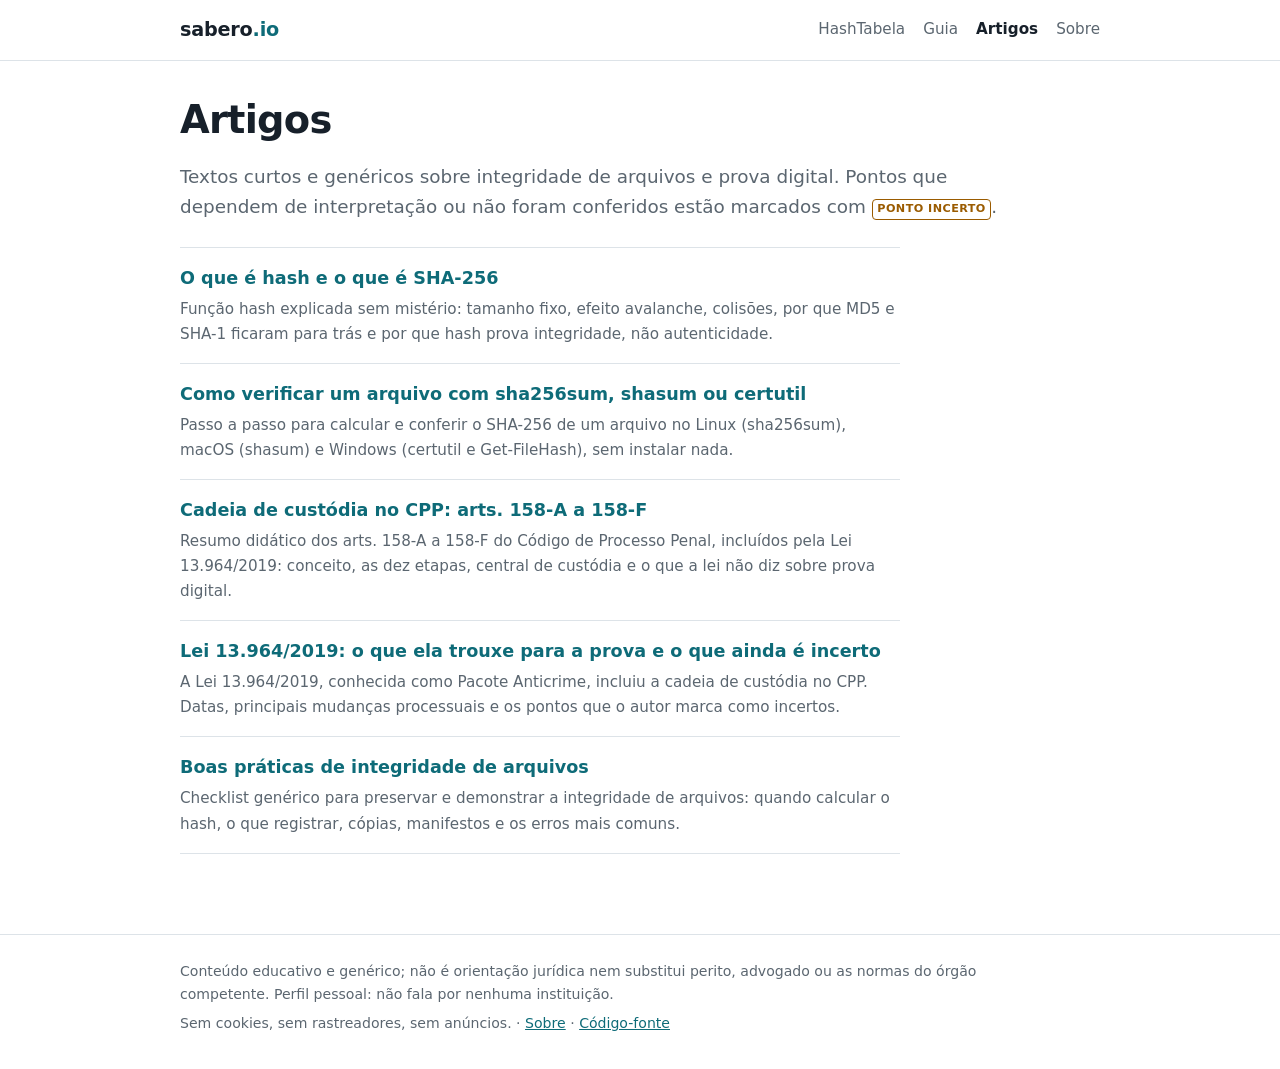
==== artigos/index.html @ c1702965 "Monta hub sabero.io e move a HashTabela para /hash/ - Home com proposta e links; HashTabela em /hash" ====
<!DOCTYPE html>
<html lang="pt-BR">
<head>
<meta charset="utf-8">
<meta name="viewport" content="width=device-width, initial-scale=1">
<title>Artigos · sabero.io</title>
<meta name="description" content="Artigos curtos e didáticos sobre hash, SHA-256, verificação de arquivos, cadeia de custódia no CPP e boas práticas de integridade.">
<meta name="author" content="Fernando Menolli Neto">
<link rel="canonical" href="https://sabero.io/artigos/">
<meta property="og:site_name" content="sabero.io">
<meta property="og:locale" content="pt_BR">
<meta property="og:type" content="website">
<meta property="og:title" content="Artigos">
<meta property="og:description" content="Artigos curtos e didáticos sobre hash, SHA-256, verificação de arquivos, cadeia de custódia no CPP e boas práticas de integridade.">
<meta property="og:url" content="https://sabero.io/artigos/">
<meta property="og:image" content="https://sabero.io/assets/og.png">
<meta property="og:image:width" content="1200">
<meta property="og:image:height" content="630">
<meta property="og:image:alt" content="sabero.io: integridade de arquivos e prova digital">
<meta name="twitter:card" content="summary_large_image">
<meta name="referrer" content="strict-origin-when-cross-origin">
<link rel="icon" href="/favicon.svg" type="image/svg+xml">
<link rel="stylesheet" href="/assets/style.css">
</head>
<body>
<header class="top"><div class="wrap">
<a class="brand" href="/">sabero<span>.io</span></a>
<nav aria-label="Principal"><a href="/hash/">HashTabela</a><a href="/guia/">Guia</a><a href="/artigos/" aria-current="page">Artigos</a><a href="/sobre/">Sobre</a></nav>
</div></header>
<main class="wrap">
<h1>Artigos</h1>
<p class="lead">Textos curtos e genéricos sobre integridade de arquivos e prova digital. Pontos que dependem de interpretação ou não foram conferidos estão marcados com <span class="unc">PONTO INCERTO</span>.</p>
<ul class="list"><li><a href="/artigos/o-que-e-hash-sha-256/"><strong>O que é hash e o que é SHA-256</strong></a><span>Função hash explicada sem mistério: tamanho fixo, efeito avalanche, colisões, por que MD5 e SHA-1 ficaram para trás e por que hash prova integridade, não autenticidade.</span></li><li><a href="/artigos/como-verificar-sha256sum-certutil/"><strong>Como verificar um arquivo com sha256sum, shasum ou certutil</strong></a><span>Passo a passo para calcular e conferir o SHA-256 de um arquivo no Linux (sha256sum), macOS (shasum) e Windows (certutil e Get-FileHash), sem instalar nada.</span></li><li><a href="/artigos/cadeia-de-custodia-cpp-158-a-158-f/"><strong>Cadeia de custódia no CPP: arts. 158-A a 158-F</strong></a><span>Resumo didático dos arts. 158-A a 158-F do Código de Processo Penal, incluídos pela Lei 13.964/2019: conceito, as dez etapas, central de custódia e o que a lei não diz sobre prova digital.</span></li><li><a href="/artigos/lei-13964-2019-cadeia-de-custodia/"><strong>Lei 13.964/2019: o que ela trouxe para a prova e o que ainda é incerto</strong></a><span>A Lei 13.964/2019, conhecida como Pacote Anticrime, incluiu a cadeia de custódia no CPP. Datas, principais mudanças processuais e os pontos que o autor marca como incertos.</span></li><li><a href="/artigos/boas-praticas-integridade-de-arquivos/"><strong>Boas práticas de integridade de arquivos</strong></a><span>Checklist genérico para preservar e demonstrar a integridade de arquivos: quando calcular o hash, o que registrar, cópias, manifestos e os erros mais comuns.</span></li></ul>
</main>
<footer class="foot"><div class="wrap">
<p>Conteúdo educativo e genérico; não é orientação jurídica nem substitui perito, advogado ou as normas do órgão competente. Perfil pessoal: não fala por nenhuma instituição.</p>
<p>Sem cookies, sem rastreadores, sem anúncios. · <a href="/sobre/">Sobre</a> · <a href="https://github.com/fernandomenolli/hashtabela">Código-fonte</a></p>
</div></footer>
</body>
</html>
---- assets/style.css ----
:root{--fg:#17202a;--muted:#5b6670;--bd:#dde3e8;--bg:#fff;--soft:#f4f7f8;--acc:#0e6b78;--acc2:#0a4f59;--warn:#9a5b00;--code:#0f1b22;--codefg:#e6edf3}
@media (prefers-color-scheme:dark){:root{--fg:#e6edf3;--muted:#9aa7b2;--bd:#2a353d;--bg:#0f161b;--soft:#162027;--acc:#4fb3c0;--acc2:#7cd0db;--warn:#e0a84a;--code:#0a1014}}
*{box-sizing:border-box}
html{-webkit-text-size-adjust:100%}
body{margin:0;font:17px/1.65 system-ui,-apple-system,"Segoe UI",Roboto,"Helvetica Neue",sans-serif;color:var(--fg);background:var(--bg)}
.wrap{max-width:960px;margin:0 auto;padding:0 20px}
a{color:var(--acc)}a:hover{color:var(--acc2)}
a:focus-visible{outline:3px solid var(--acc);outline-offset:2px;border-radius:3px}
.top{border-bottom:1px solid var(--bd)}
.top .wrap{display:flex;flex-wrap:wrap;align-items:center;justify-content:space-between;gap:8px 20px;padding-top:14px;padding-bottom:14px}
.brand{font-weight:800;font-size:1.2rem;color:var(--fg);text-decoration:none;letter-spacing:-.01em}.brand span{color:var(--acc)}
nav{display:flex;flex-wrap:wrap;gap:4px 18px}
nav a{color:var(--muted);text-decoration:none;font-size:.95rem}nav a:hover,nav a[aria-current]{color:var(--fg)}nav a[aria-current]{font-weight:600}
main.wrap{padding-top:36px;padding-bottom:56px}
h1{font-size:clamp(1.7rem,4vw,2.4rem);line-height:1.2;letter-spacing:-.02em;margin:0 0 .5em}
h2{font-size:1.3rem;line-height:1.3;margin:1.8em 0 .5em}
.lead{font-size:1.15rem;color:var(--muted);max-width:46em}
.hero{padding:24px 0 12px}.hero h1{max-width:18em}
.cta{display:flex;flex-wrap:wrap;gap:12px;align-items:center;margin:24px 0}
.btn{display:inline-block;padding:10px 18px;border:1px solid var(--bd);border-radius:8px;text-decoration:none;color:var(--fg);font-weight:600;background:var(--soft)}
.btn.pri{background:var(--acc);border-color:var(--acc);color:#fff}
@media (prefers-color-scheme:dark){.btn.pri{color:#06191c}}
.btn:hover{border-color:var(--acc)}.btn.pri:hover{background:var(--acc2);color:#fff}
.cards{display:grid;grid-template-columns:repeat(auto-fit,minmax(250px,1fr));gap:16px;margin:28px 0}
.card{display:flex;flex-direction:column;border:1px solid var(--bd);border-radius:12px;padding:20px;text-decoration:none;color:var(--fg);background:var(--bg)}
.card:hover{border-color:var(--acc)}.card h2{margin:0 0 .4em;font-size:1.15rem}.card p{margin:0 0 1em;color:var(--muted);flex:1}.card span{color:var(--acc);font-weight:600}
.prose{max-width:720px}
.prose li{margin:.3em 0}
.crumb{margin:0 0 .5em;font-size:.95rem}
.meta,.note{color:var(--muted);font-size:.9rem}
code{font-family:ui-monospace,SFMono-Regular,Menlo,Consolas,"Liberation Mono",monospace;font-size:.88em;background:var(--soft);padding:.1em .35em;border-radius:4px}
pre{background:var(--code);color:var(--codefg);padding:14px 16px;border-radius:8px;overflow-x:auto;line-height:1.5}
pre code{background:none;padding:0;color:inherit;font-size:.85rem;word-break:break-all;white-space:pre-wrap}
blockquote{margin:1em 0;padding:.6em 1em;border-left:4px solid var(--acc);background:var(--soft);font-family:Georgia,"Times New Roman",serif}
.box{border:1px solid var(--bd);border-left:4px solid var(--warn);border-radius:8px;padding:4px 16px;background:var(--soft);margin:1.2em 0}
.unc{display:inline-block;font-size:.7rem;font-weight:700;letter-spacing:.04em;color:var(--warn);border:1px solid currentColor;border-radius:4px;padding:0 .4em;vertical-align:.1em;white-space:nowrap}
table{border-collapse:collapse;width:100%;font-size:.95rem;margin:1em 0;display:block;overflow-x:auto}
th,td{border:1px solid var(--bd);padding:8px 10px;text-align:left;vertical-align:top}th{background:var(--soft)}
.list{list-style:none;padding:0;margin:24px 0;max-width:720px}
.list li{padding:16px 0;border-bottom:1px solid var(--bd)}.list li:first-child{border-top:1px solid var(--bd)}
.list a{display:block;text-decoration:none;font-size:1.1rem}.list span{display:block;color:var(--muted);font-size:.95rem;margin-top:4px}
.src{font-size:.92rem;color:var(--muted)}
.foot{border-top:1px solid var(--bd);color:var(--muted);font-size:.88rem}.foot .wrap{padding-top:20px;padding-bottom:28px}.foot p{margin:.4em 0;max-width:60em}
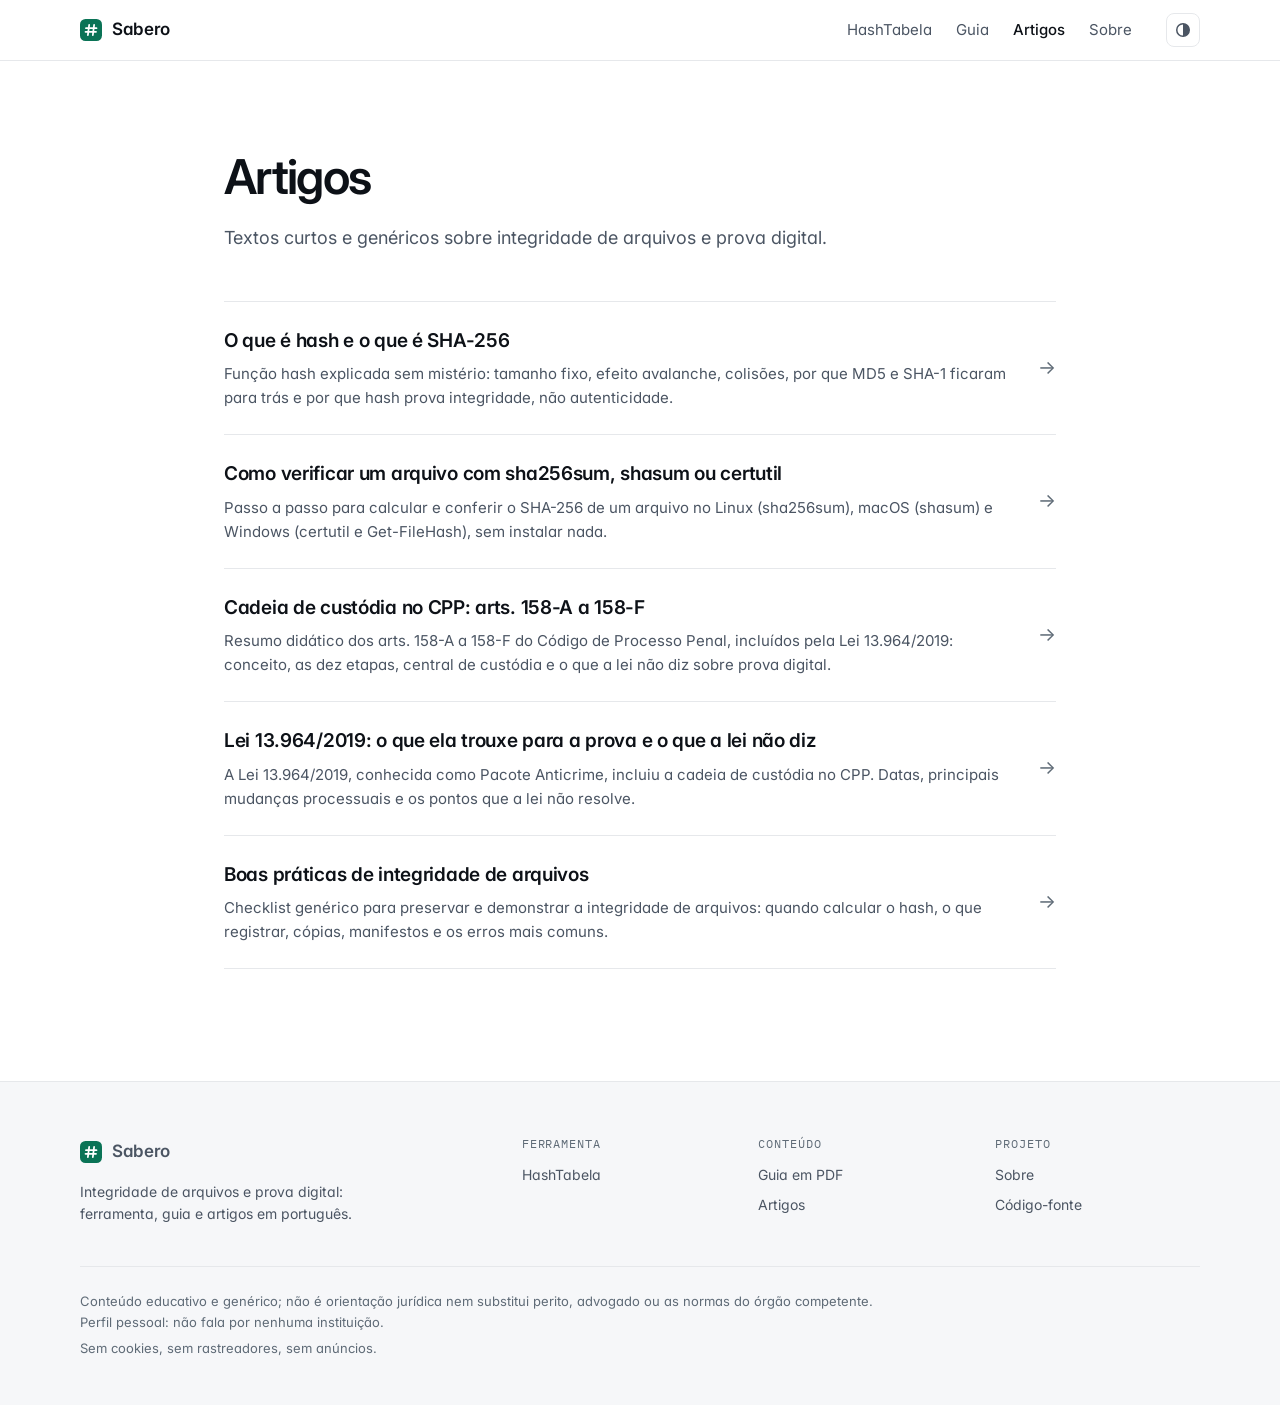
==== commit c8f676de: "Redesign do Sabero: design system único, conteúdo aprovado e /hash/ no novo visual - Identidade Sabe" ====
--- a/artigos/index.html
+++ b/artigos/index.html
@@ -3,38 +3,56 @@
 <head>
 <meta charset="utf-8">
 <meta name="viewport" content="width=device-width, initial-scale=1">
-<title>Artigos · sabero.io</title>
+<title>Artigos · Sabero</title>
 <meta name="description" content="Artigos curtos e didáticos sobre hash, SHA-256, verificação de arquivos, cadeia de custódia no CPP e boas práticas de integridade.">
 <meta name="author" content="Fernando Menolli Neto">
 <link rel="canonical" href="https://sabero.io/artigos/">
-<meta property="og:site_name" content="sabero.io">
+<meta name="theme-color" content="#ffffff" media="(prefers-color-scheme: light)">
+<meta name="theme-color" content="#0b0d10" media="(prefers-color-scheme: dark)">
+<meta property="og:site_name" content="Sabero">
 <meta property="og:locale" content="pt_BR">
 <meta property="og:type" content="website">
-<meta property="og:title" content="Artigos">
+<meta property="og:title" content="Artigos · Sabero">
 <meta property="og:description" content="Artigos curtos e didáticos sobre hash, SHA-256, verificação de arquivos, cadeia de custódia no CPP e boas práticas de integridade.">
 <meta property="og:url" content="https://sabero.io/artigos/">
 <meta property="og:image" content="https://sabero.io/assets/og.png">
 <meta property="og:image:width" content="1200">
 <meta property="og:image:height" content="630">
-<meta property="og:image:alt" content="sabero.io: integridade de arquivos e prova digital">
+<meta property="og:image:alt" content="Sabero: integridade de arquivos e prova digital">
 <meta name="twitter:card" content="summary_large_image">
 <meta name="referrer" content="strict-origin-when-cross-origin">
 <link rel="icon" href="/favicon.svg" type="image/svg+xml">
+<link rel="apple-touch-icon" href="/assets/apple-touch-icon.png">
+<link rel="preload" href="/assets/fonts/inter.woff2" as="font" type="font/woff2" crossorigin>
 <link rel="stylesheet" href="/assets/style.css">
+<script>try{var t=localStorage.getItem("theme");if(t)document.documentElement.dataset.theme=t}catch(e){}</script>
 </head>
 <body>
-<header class="top"><div class="wrap">
-<a class="brand" href="/">sabero<span>.io</span></a>
-<nav aria-label="Principal"><a href="/hash/">HashTabela</a><a href="/guia/">Guia</a><a href="/artigos/" aria-current="page">Artigos</a><a href="/sobre/">Sobre</a></nav>
+<a class="skip" href="#main">Pular para o conteúdo</a>
+<header class="hd"><div class="wrap">
+<a class="brand" href="/" aria-label="Sabero, página inicial"><svg width="22" height="22" viewBox="0 0 24 24" aria-hidden="true"><rect width="24" height="24" rx="6" fill="var(--acc)"/><path d="M10 6.5 8.6 17.5M15.4 6.5 14 17.5M6.5 10h11.5M6 14h11.5" stroke="var(--bg)" stroke-width="1.9" stroke-linecap="round"/></svg>Sabero</a>
+<nav class="nav" aria-label="Principal"><a href="/hash/">HashTabela</a><a href="/guia/">Guia</a><a href="/artigos/" aria-current="page">Artigos</a><a href="/sobre/">Sobre</a></nav>
+<button class="theme" type="button" aria-label="Alternar tema claro ou escuro" title="Alternar tema"><svg width="16" height="16" viewBox="0 0 16 16" aria-hidden="true"><circle cx="8" cy="8" r="6.25" fill="none" stroke="currentColor" stroke-width="1.5"/><path d="M8 1.75a6.25 6.25 0 0 1 0 12.5z" fill="currentColor"/></svg></button>
 </div></header>
-<main class="wrap">
+<main id="main" class="wrap page">
+<div class="index">
 <h1>Artigos</h1>
-<p class="lead">Textos curtos e genéricos sobre integridade de arquivos e prova digital. Pontos que dependem de interpretação ou não foram conferidos estão marcados com <span class="unc">PONTO INCERTO</span>.</p>
-<ul class="list"><li><a href="/artigos/o-que-e-hash-sha-256/"><strong>O que é hash e o que é SHA-256</strong></a><span>Função hash explicada sem mistério: tamanho fixo, efeito avalanche, colisões, por que MD5 e SHA-1 ficaram para trás e por que hash prova integridade, não autenticidade.</span></li><li><a href="/artigos/como-verificar-sha256sum-certutil/"><strong>Como verificar um arquivo com sha256sum, shasum ou certutil</strong></a><span>Passo a passo para calcular e conferir o SHA-256 de um arquivo no Linux (sha256sum), macOS (shasum) e Windows (certutil e Get-FileHash), sem instalar nada.</span></li><li><a href="/artigos/cadeia-de-custodia-cpp-158-a-158-f/"><strong>Cadeia de custódia no CPP: arts. 158-A a 158-F</strong></a><span>Resumo didático dos arts. 158-A a 158-F do Código de Processo Penal, incluídos pela Lei 13.964/2019: conceito, as dez etapas, central de custódia e o que a lei não diz sobre prova digital.</span></li><li><a href="/artigos/lei-13964-2019-cadeia-de-custodia/"><strong>Lei 13.964/2019: o que ela trouxe para a prova e o que ainda é incerto</strong></a><span>A Lei 13.964/2019, conhecida como Pacote Anticrime, incluiu a cadeia de custódia no CPP. Datas, principais mudanças processuais e os pontos que o autor marca como incertos.</span></li><li><a href="/artigos/boas-praticas-integridade-de-arquivos/"><strong>Boas práticas de integridade de arquivos</strong></a><span>Checklist genérico para preservar e demonstrar a integridade de arquivos: quando calcular o hash, o que registrar, cópias, manifestos e os erros mais comuns.</span></li></ul>
+<p class="lead">Textos curtos e genéricos sobre integridade de arquivos e prova digital.</p>
+<ul class="list"><li><a href="/artigos/o-que-e-hash-sha-256/"><strong>O que é hash e o que é SHA-256</strong></a><span>Função hash explicada sem mistério: tamanho fixo, efeito avalanche, colisões, por que MD5 e SHA-1 ficaram para trás e por que hash prova integridade, não autenticidade.</span></li><li><a href="/artigos/como-verificar-sha256sum-certutil/"><strong>Como verificar um arquivo com sha256sum, shasum ou certutil</strong></a><span>Passo a passo para calcular e conferir o SHA-256 de um arquivo no Linux (sha256sum), macOS (shasum) e Windows (certutil e Get-FileHash), sem instalar nada.</span></li><li><a href="/artigos/cadeia-de-custodia-cpp-158-a-158-f/"><strong>Cadeia de custódia no CPP: arts. 158-A a 158-F</strong></a><span>Resumo didático dos arts. 158-A a 158-F do Código de Processo Penal, incluídos pela Lei 13.964/2019: conceito, as dez etapas, central de custódia e o que a lei não diz sobre prova digital.</span></li><li><a href="/artigos/lei-13964-2019-cadeia-de-custodia/"><strong>Lei 13.964/2019: o que ela trouxe para a prova e o que a lei não diz</strong></a><span>A Lei 13.964/2019, conhecida como Pacote Anticrime, incluiu a cadeia de custódia no CPP. Datas, principais mudanças processuais e os pontos que a lei não resolve.</span></li><li><a href="/artigos/boas-praticas-integridade-de-arquivos/"><strong>Boas práticas de integridade de arquivos</strong></a><span>Checklist genérico para preservar e demonstrar a integridade de arquivos: quando calcular o hash, o que registrar, cópias, manifestos e os erros mais comuns.</span></li></ul>
+</div>
 </main>
-<footer class="foot"><div class="wrap">
+<footer class="ft"><div class="wrap">
+<div class="ft-top">
+<div><a class="brand" href="/"><svg width="22" height="22" viewBox="0 0 24 24" aria-hidden="true"><rect width="24" height="24" rx="6" fill="var(--acc)"/><path d="M10 6.5 8.6 17.5M15.4 6.5 14 17.5M6.5 10h11.5M6 14h11.5" stroke="var(--bg)" stroke-width="1.9" stroke-linecap="round"/></svg>Sabero</a><p>Integridade de arquivos e prova digital: ferramenta, guia e artigos em português.</p></div>
+<div><h2>Ferramenta</h2><ul><li><a href="/hash/">HashTabela</a></li></ul></div>
+<div><h2>Conteúdo</h2><ul><li><a href="/guia/">Guia em PDF</a></li><li><a href="/artigos/">Artigos</a></li></ul></div>
+<div><h2>Projeto</h2><ul><li><a href="/sobre/">Sobre</a></li><li><a href="https://github.com/fernandomenolli/hashtabela">Código-fonte</a></li></ul></div>
+</div>
+<div class="ft-legal">
 <p>Conteúdo educativo e genérico; não é orientação jurídica nem substitui perito, advogado ou as normas do órgão competente. Perfil pessoal: não fala por nenhuma instituição.</p>
-<p>Sem cookies, sem rastreadores, sem anúncios. · <a href="/sobre/">Sobre</a> · <a href="https://github.com/fernandomenolli/hashtabela">Código-fonte</a></p>
+<p>Sem cookies, sem rastreadores, sem anúncios.</p>
+</div>
 </div></footer>
+<script>document.querySelector(".theme").onclick=function(){var d=document.documentElement,k=d.dataset.theme,n=(k?k=="dark":matchMedia("(prefers-color-scheme: dark)").matches)?"light":"dark";d.dataset.theme=n;try{localStorage.setItem("theme",n)}catch(e){}}</script>
 </body>
 </html>
--- a/assets/style.css
+++ b/assets/style.css
@@ -1,43 +1,215 @@
-:root{--fg:#17202a;--muted:#5b6670;--bd:#dde3e8;--bg:#fff;--soft:#f4f7f8;--acc:#0e6b78;--acc2:#0a4f59;--warn:#9a5b00;--code:#0f1b22;--codefg:#e6edf3}
-@media (prefers-color-scheme:dark){:root{--fg:#e6edf3;--muted:#9aa7b2;--bd:#2a353d;--bg:#0f161b;--soft:#162027;--acc:#4fb3c0;--acc2:#7cd0db;--warn:#e0a84a;--code:#0a1014}}
-*{box-sizing:border-box}
-html{-webkit-text-size-adjust:100%}
-body{margin:0;font:17px/1.65 system-ui,-apple-system,"Segoe UI",Roboto,"Helvetica Neue",sans-serif;color:var(--fg);background:var(--bg)}
-.wrap{max-width:960px;margin:0 auto;padding:0 20px}
-a{color:var(--acc)}a:hover{color:var(--acc2)}
-a:focus-visible{outline:3px solid var(--acc);outline-offset:2px;border-radius:3px}
-.top{border-bottom:1px solid var(--bd)}
-.top .wrap{display:flex;flex-wrap:wrap;align-items:center;justify-content:space-between;gap:8px 20px;padding-top:14px;padding-bottom:14px}
-.brand{font-weight:800;font-size:1.2rem;color:var(--fg);text-decoration:none;letter-spacing:-.01em}.brand span{color:var(--acc)}
-nav{display:flex;flex-wrap:wrap;gap:4px 18px}
-nav a{color:var(--muted);text-decoration:none;font-size:.95rem}nav a:hover,nav a[aria-current]{color:var(--fg)}nav a[aria-current]{font-weight:600}
-main.wrap{padding-top:36px;padding-bottom:56px}
-h1{font-size:clamp(1.7rem,4vw,2.4rem);line-height:1.2;letter-spacing:-.02em;margin:0 0 .5em}
-h2{font-size:1.3rem;line-height:1.3;margin:1.8em 0 .5em}
-.lead{font-size:1.15rem;color:var(--muted);max-width:46em}
-.hero{padding:24px 0 12px}.hero h1{max-width:18em}
-.cta{display:flex;flex-wrap:wrap;gap:12px;align-items:center;margin:24px 0}
-.btn{display:inline-block;padding:10px 18px;border:1px solid var(--bd);border-radius:8px;text-decoration:none;color:var(--fg);font-weight:600;background:var(--soft)}
-.btn.pri{background:var(--acc);border-color:var(--acc);color:#fff}
-@media (prefers-color-scheme:dark){.btn.pri{color:#06191c}}
-.btn:hover{border-color:var(--acc)}.btn.pri:hover{background:var(--acc2);color:#fff}
-.cards{display:grid;grid-template-columns:repeat(auto-fit,minmax(250px,1fr));gap:16px;margin:28px 0}
-.card{display:flex;flex-direction:column;border:1px solid var(--bd);border-radius:12px;padding:20px;text-decoration:none;color:var(--fg);background:var(--bg)}
-.card:hover{border-color:var(--acc)}.card h2{margin:0 0 .4em;font-size:1.15rem}.card p{margin:0 0 1em;color:var(--muted);flex:1}.card span{color:var(--acc);font-weight:600}
-.prose{max-width:720px}
-.prose li{margin:.3em 0}
-.crumb{margin:0 0 .5em;font-size:.95rem}
-.meta,.note{color:var(--muted);font-size:.9rem}
-code{font-family:ui-monospace,SFMono-Regular,Menlo,Consolas,"Liberation Mono",monospace;font-size:.88em;background:var(--soft);padding:.1em .35em;border-radius:4px}
-pre{background:var(--code);color:var(--codefg);padding:14px 16px;border-radius:8px;overflow-x:auto;line-height:1.5}
-pre code{background:none;padding:0;color:inherit;font-size:.85rem;word-break:break-all;white-space:pre-wrap}
-blockquote{margin:1em 0;padding:.6em 1em;border-left:4px solid var(--acc);background:var(--soft);font-family:Georgia,"Times New Roman",serif}
-.box{border:1px solid var(--bd);border-left:4px solid var(--warn);border-radius:8px;padding:4px 16px;background:var(--soft);margin:1.2em 0}
-.unc{display:inline-block;font-size:.7rem;font-weight:700;letter-spacing:.04em;color:var(--warn);border:1px solid currentColor;border-radius:4px;padding:0 .4em;vertical-align:.1em;white-space:nowrap}
-table{border-collapse:collapse;width:100%;font-size:.95rem;margin:1em 0;display:block;overflow-x:auto}
-th,td{border:1px solid var(--bd);padding:8px 10px;text-align:left;vertical-align:top}th{background:var(--soft)}
-.list{list-style:none;padding:0;margin:24px 0;max-width:720px}
-.list li{padding:16px 0;border-bottom:1px solid var(--bd)}.list li:first-child{border-top:1px solid var(--bd)}
-.list a{display:block;text-decoration:none;font-size:1.1rem}.list span{display:block;color:var(--muted);font-size:.95rem;margin-top:4px}
-.src{font-size:.92rem;color:var(--muted)}
-.foot{border-top:1px solid var(--bd);color:var(--muted);font-size:.88rem}.foot .wrap{padding-top:20px;padding-bottom:28px}.foot p{margin:.4em 0;max-width:60em}
+/* Sabero · design system. /hash/ embute uma cópia deste arquivo (precisa funcionar offline). */
+@font-face{font-family:Inter;src:url(/assets/fonts/inter.woff2) format("woff2");font-weight:100 900;font-style:normal;font-display:swap}
+@font-face{font-family:Inter;src:url(/assets/fonts/inter-italic.woff2) format("woff2");font-weight:100 900;font-style:italic;font-display:swap}
+@font-face{font-family:"Plex Mono";src:url(/assets/fonts/plex-mono.woff2) format("woff2");font-weight:400;font-display:swap}
+
+:root{
+ color-scheme:light dark;
+ --bg:light-dark(#fff,#0b0d10);
+ --bg-2:light-dark(#f6f7f9,#12151a);
+ --line:light-dark(#e6e8eb,#1f242b);
+ --line-2:light-dark(#d4d8dd,#2c333b);
+ --field:light-dark(#868f99,#59636e);
+ --fg:light-dark(#0d1117,#e8ebef);
+ --fg-2:light-dark(#4b5563,#a3adb8);
+ --fg-3:light-dark(#5f6b77,#8b95a1);
+ --acc:light-dark(#0a7356,#3ccf91);
+ --acc-bg:light-dark(#e8f5ef,#0f2a20);
+ --bad:light-dark(#c0262d,#ff7b7b);
+ --warn:light-dark(#8f5300,#e3a73f);
+ --sans:Inter,ui-sans-serif,system-ui,-apple-system,"Segoe UI",Roboto,sans-serif;
+ --mono:"Plex Mono",ui-monospace,SFMono-Regular,Menlo,Consolas,monospace;
+ --r:10px;
+ --gut:clamp(20px,4vw,40px);
+ --ease:cubic-bezier(.2,.7,.2,1);
+}
+:root[data-theme=light]{color-scheme:light}
+:root[data-theme=dark]{color-scheme:dark}
+
+*,*::before,*::after{box-sizing:border-box}
+html{-webkit-text-size-adjust:100%;scroll-padding-top:80px}
+body{margin:0;background:var(--bg);color:var(--fg);font:400 16px/1.6 var(--sans);font-feature-settings:"cv11";-webkit-font-smoothing:antialiased;text-rendering:optimizeLegibility}
+img{max-width:100%;height:auto;display:block}
+a{color:inherit;text-decoration-color:var(--line-2);text-underline-offset:3px;text-decoration-thickness:1px;transition:color .15s,text-decoration-color .15s}
+a:hover{text-decoration-color:currentColor}
+:focus-visible{outline:2px solid var(--acc);outline-offset:3px;border-radius:4px}
+::selection{background:var(--acc-bg)}
+code,pre,kbd,.mono{font-family:var(--mono)}
+h1,h2,h3{font-weight:600;letter-spacing:-.025em;line-height:1.15;margin:0;text-wrap:balance}
+p{text-wrap:pretty}
+.vh{position:absolute;width:1px;height:1px;overflow:hidden;clip:rect(0 0 0 0);white-space:nowrap}
+.skip{position:absolute;left:var(--gut);top:-48px;z-index:20;padding:8px 12px;background:var(--fg);color:var(--bg);border-radius:6px}
+.skip:focus{top:12px}
+
+.wrap{max-width:1200px;margin:0 auto;padding:0 var(--gut)}
+
+/* ---- Cabeçalho ---- */
+.hd{position:sticky;top:0;z-index:10;background:color-mix(in srgb,var(--bg) 86%,transparent);backdrop-filter:saturate(1.4) blur(12px);-webkit-backdrop-filter:saturate(1.4) blur(12px);border-bottom:1px solid var(--line)}
+.hd .wrap{display:flex;align-items:center;gap:24px;height:60px}
+.brand{display:inline-flex;align-items:center;gap:10px;font-weight:600;font-size:1.0625rem;letter-spacing:-.02em;text-decoration:none;margin-right:auto}
+.brand svg{flex:none}
+.nav{display:flex;gap:4px}
+.nav a{padding:6px 10px;border-radius:6px;color:var(--fg-2);font-size:.9375rem;text-decoration:none}
+.nav a:hover{color:var(--fg);background:var(--bg-2)}
+.nav a[aria-current]{color:var(--fg);font-weight:500}
+.theme{display:grid;place-items:center;width:34px;height:34px;padding:0;border:1px solid var(--line);border-radius:8px;background:none;color:var(--fg-2);cursor:pointer;transition:color .15s,border-color .15s}
+.theme:hover{color:var(--fg);border-color:var(--line-2)}
+@media (max-width:640px){
+ .hd .wrap{flex-wrap:wrap;height:auto;gap:0 12px;padding-top:10px}
+ .nav{order:3;width:100%;margin:6px -10px 0;padding-bottom:6px;overflow-x:auto}
+}
+
+/* ---- Tipografia de apoio ---- */
+.eyebrow{display:flex;align-items:center;gap:8px;margin:0 0 16px;font:400 .75rem/1 var(--mono);letter-spacing:.08em;text-transform:uppercase;color:var(--fg-3)}
+.eyebrow::before{content:"";width:6px;height:6px;border-radius:1px;background:var(--acc)}
+.lead{font-size:1.125rem;line-height:1.6;color:var(--fg-2);margin:20px 0 0;max-width:38em}
+.note,.meta{color:var(--fg-3);font-size:.875rem}
+
+/* ---- Botões ---- */
+.btn{display:inline-flex;align-items:center;gap:8px;height:40px;padding:0 16px;border:1px solid var(--line-2);border-radius:8px;background:var(--bg);color:var(--fg);font:500 .9375rem/1 var(--sans);text-decoration:none;cursor:pointer;transition:background .15s,border-color .15s,transform .15s var(--ease)}
+.btn:hover{border-color:var(--field);background:var(--bg-2)}
+.btn.pri{background:var(--fg);border-color:var(--fg);color:var(--bg)}
+.btn.pri:hover{background:color-mix(in srgb,var(--fg) 86%,var(--bg))}
+.btn:active{transform:translateY(1px)}
+.cta{display:flex;flex-wrap:wrap;align-items:center;gap:12px;margin:32px 0 0}
+.arrow{display:inline-flex;align-items:center;gap:6px;font-weight:500;font-size:.9375rem;text-decoration:none;color:var(--fg)}
+.arrow::after{content:"→";transition:transform .2s var(--ease)}
+.arrow:hover::after,a:hover>.arrow::after{transform:translateX(3px)}
+
+/* ---- Seções da home ---- */
+.hero{display:grid;gap:40px 64px;align-items:start;padding-block:clamp(56px,9vw,112px) clamp(56px,8vw,96px)}
+.hero h1{font-size:clamp(2.5rem,1.2rem + 4.6vw,4.5rem);letter-spacing:-.04em;line-height:1.02}
+.sec{padding-block:clamp(56px,8vw,96px);border-top:1px solid var(--line)}
+.sec-hd{display:flex;flex-wrap:wrap;align-items:end;justify-content:space-between;gap:16px 32px;margin-bottom:40px}
+.sec-hd h2,.h2{font-size:clamp(1.625rem,1.1rem + 1.8vw,2.25rem);max-width:22em}
+.sec-hd p{margin:12px 0 0;color:var(--fg-2);max-width:36em}
+.split{display:grid;gap:40px}
+@media (min-width:960px){
+ .hero{grid-template-columns:minmax(0,1fr) minmax(0,1fr)}
+ .hero-h{grid-column:1/-1}
+ .hero .lead{margin-top:4px}
+ .split{grid-template-columns:minmax(0,5fr) minmax(0,7fr);gap:64px;align-items:start}
+}
+
+/* Painel de terminal */
+.term{border:1px solid var(--line);border-radius:12px;background:var(--bg-2);overflow:hidden;font:400 .875rem/1.8 var(--mono);box-shadow:0 1px 0 var(--line),0 24px 48px -32px rgb(0 0 0/.25)}
+.term-hd{display:flex;justify-content:space-between;gap:12px;padding:10px 16px;border-bottom:1px solid var(--line);color:var(--fg-3);font-size:.75rem}
+.term pre{margin:0;padding:18px 20px;white-space:pre-wrap;overflow-wrap:anywhere;color:var(--fg-2)}
+.term .c{color:var(--fg)}
+.term .ok{color:var(--acc)}
+.term .bad{color:var(--bad)}
+
+/* Ferramenta */
+.facts{display:grid;gap:0;margin:0;padding:0;list-style:none;border-top:1px solid var(--line)}
+.facts li{display:grid;grid-template-columns:7.5rem 1fr;gap:16px;padding:14px 0;border-bottom:1px solid var(--line);font-size:.9375rem;color:var(--fg-2)}
+.facts b{font-weight:500;color:var(--fg)}
+.figure{margin:0;border:1px solid var(--line);border-radius:12px;background:var(--bg);overflow:hidden}
+.figure figcaption{padding:12px 16px;border-top:1px solid var(--line);font-size:.8125rem;color:var(--fg-3)}
+.sheet{width:100%;border-collapse:collapse;font-size:.8125rem}
+.sheet th{white-space:nowrap;font-weight:500;color:var(--fg-3);text-align:left;background:var(--bg-2)}
+.sheet th,.sheet td{padding:10px 16px;border-bottom:1px solid var(--line);vertical-align:top}
+.sheet tr:last-child td{border-bottom:0}
+.sheet td.mono{font-size:.75rem;word-break:break-all;color:var(--fg-2)}
+.sheet .num{text-align:right;white-space:nowrap;font-variant-numeric:tabular-nums}
+@media (max-width:560px){.sheet .opt{display:none}}
+
+/* Guia em destaque */
+.guide{display:grid;gap:40px;align-items:center}
+.cover{justify-self:center;width:min(100%,320px);border:1px solid var(--line);border-radius:4px;box-shadow:0 1px 2px rgb(0 0 0/.06),0 24px 48px -24px rgb(0 0 0/.3);transition:transform .3s var(--ease)}
+a:hover>.cover{transform:translateY(-3px)}
+@media (min-width:860px){.guide{grid-template-columns:minmax(0,4fr) minmax(0,7fr);gap:72px}}
+.toc{columns:2 16rem;column-gap:32px;margin:24px 0 0;padding:0;list-style:none;counter-reset:t;font-size:.9375rem;color:var(--fg-2)}
+.toc li{counter-increment:t;break-inside:avoid;padding:6px 0;display:flex;gap:12px}
+.toc li::before{content:counter(t,decimal-leading-zero);font:400 .75rem/1.9 var(--mono);color:var(--fg-3)}
+.hash{display:block;margin:24px 0 0;padding:12px 14px;border:1px solid var(--line);border-radius:8px;background:var(--bg-2);font:400 .8125rem/1.6 var(--mono);word-break:break-all;color:var(--fg-2)}
+.hash b{display:block;font-weight:400;color:var(--fg-3);font-size:.75rem;letter-spacing:.06em;text-transform:uppercase}
+
+/* Lista de artigos (home e /artigos/) */
+.posts{margin:0;padding:0;list-style:none;border-top:1px solid var(--line)}
+.posts li{border-bottom:1px solid var(--line)}
+.posts a{display:grid;gap:4px 32px;padding:24px 0;text-decoration:none}
+.posts time{font:400 .8125rem/1.7 var(--mono);color:var(--fg-3)}
+.posts h3{font-size:1.125rem;letter-spacing:-.015em;transition:color .15s}
+.posts p{margin:0;color:var(--fg-2);font-size:.9375rem;max-width:44em}
+.posts a:hover h3{color:var(--acc)}
+.posts a>.arrow{display:none}
+@media (min-width:860px){.posts a{grid-template-columns:9rem 1fr auto}.posts a>.arrow{display:inline-flex;grid-row:1/3;grid-column:3;align-self:center}.posts time{grid-row:1/3}}
+
+/* Sobre curto */
+.about-h h2{font-size:clamp(1.625rem,1.1rem + 1.8vw,2.25rem)}
+.about p{font-size:1.25rem;line-height:1.55;letter-spacing:-.01em;margin:0 0 24px;max-width:30em}
+.checks{margin:0;padding:0;list-style:none;font-size:.9375rem;color:var(--fg-2)}
+.checks li{display:flex;gap:12px;padding:12px 0;border-bottom:1px solid var(--line)}
+.checks li:first-child{border-top:1px solid var(--line)}
+.checks li::before{content:"";flex:none;width:14px;height:8px;margin-top:6px;border:solid var(--acc);border-width:0 0 2px 2px;transform:rotate(-45deg) scale(.8)}
+
+/* ---- Páginas de conteúdo ---- */
+.page{padding-block:clamp(48px,7vw,88px) clamp(64px,9vw,112px)}
+.prose{max-width:43rem;margin:0 auto;font-size:1.0625rem;line-height:1.7}
+.prose>h1{font-size:clamp(2rem,1.3rem + 2.6vw,3rem);letter-spacing:-.035em;line-height:1.08;margin:0 0 4px}
+.prose>.lead{margin:20px 0 0;font-size:1.1875rem}
+.prose>.cta{margin:32px 0 8px}
+.prose>.meta{margin:16px 0 40px;padding-bottom:32px;border-bottom:1px solid var(--line);font-size:.875rem}
+.prose h2{font-size:1.375rem;letter-spacing:-.02em;margin:2.4em 0 .6em}
+.prose p,.prose ul,.prose ol{margin:0 0 1.1em}
+.prose ul,.prose ol{padding-left:1.25em}
+.prose li{margin:.35em 0;padding-left:.25em}
+.prose li::marker{color:var(--fg-3)}
+.prose a{overflow-wrap:anywhere;color:var(--fg);text-decoration-color:var(--acc)}
+.prose a:hover{color:var(--acc)}
+.prose strong{font-weight:600}
+.prose sup{line-height:0}
+.crumb{margin:0 0 20px;font-size:.875rem}
+.crumb a{color:var(--fg-3);text-decoration:none}
+.crumb a::before{content:"← "}
+.crumb a:hover{color:var(--fg)}
+:not(pre)>code{font-size:.85em;padding:.12em .36em;border:1px solid var(--line);border-radius:5px;background:var(--bg-2)}
+.prose pre{margin:1.4em 0;padding:16px 18px;border:1px solid var(--line);border-radius:var(--r);background:var(--bg-2);font-size:.8125rem;line-height:1.7;overflow-x:auto}
+.prose pre code{white-space:pre-wrap;word-break:break-all}
+.prose blockquote{margin:1.4em 0;padding:4px 0 4px 20px;border-left:2px solid var(--acc);color:var(--fg-2);font-size:1.0625rem}
+.box{margin:1.4em 0;padding:16px 20px;border:1px solid var(--line);border-left:2px solid var(--warn);border-radius:0 var(--r) var(--r) 0;background:var(--bg-2);font-size:.9688rem}
+.box p:last-child,.box ul:last-child{margin-bottom:0}
+.steps{counter-reset:s;list-style:none;padding:0!important}
+.steps>li{counter-increment:s;position:relative;padding:0 0 0 2.75em!important;margin:.8em 0}
+.steps>li::before{content:counter(s,decimal-leading-zero);position:absolute;left:0;top:.15em;font:400 .8125rem/1.7 var(--mono);color:var(--acc)}
+.prose table{width:100%;margin:1.4em 0;border-collapse:collapse;font-size:.9375rem;line-height:1.55;display:block;overflow-x:auto}
+.prose th{font-weight:500;font-size:.8125rem;color:var(--fg-3);text-align:left}
+.prose th,.prose td{padding:12px 16px 12px 0;border-bottom:1px solid var(--line);vertical-align:top}
+.prose td:first-child{font-weight:500;min-width:9em}
+.prose .src{padding:0;list-style:none;font-size:.875rem;color:var(--fg-2)}
+.prose .src li{padding:8px 0;margin:0;border-bottom:1px solid var(--line)}
+.prose>.note:last-child{margin-top:48px;padding-top:20px;border-top:1px solid var(--line)}
+
+/* /artigos/ (índice) */
+.index{max-width:52rem;margin:0 auto}
+.index>h1{font-size:clamp(2rem,1.3rem + 2.6vw,3rem);letter-spacing:-.035em}
+.index .lead{margin-bottom:48px}
+.list{margin:0;padding:0;list-style:none;border-top:1px solid var(--line)}
+.list li{position:relative;display:grid;gap:6px;padding:24px 40px 24px 0;border-bottom:1px solid var(--line)}
+.list a{text-decoration:none;font-size:1.1875rem;letter-spacing:-.015em}
+.list a strong{font-weight:600;transition:color .15s}
+.list a::after{content:"→";position:absolute;inset:0;display:flex;align-items:center;justify-content:flex-end;color:var(--fg-3);transition:transform .2s var(--ease),color .15s}
+.list li:hover a strong,.list li:hover a::after{color:var(--acc)}
+.list li:hover a::after{transform:translateX(3px)}
+.list span{color:var(--fg-2);font-size:.9375rem}
+
+/* /guia/ */
+.guia{display:grid;gap:48px;max-width:1040px;margin:0 auto}
+.guia .prose{margin:0}
+.guia aside{order:-1}
+@media (min-width:900px){.guia{grid-template-columns:minmax(0,1fr) 280px;gap:80px}.guia aside{order:0;position:sticky;top:96px;align-self:start}}
+
+/* ---- Rodapé ---- */
+.ft{border-top:1px solid var(--line);background:var(--bg-2);font-size:.875rem;color:var(--fg-2)}
+.ft-top{display:grid;gap:32px;padding:56px 0 40px}
+.ft-top p{margin:12px 0 0;max-width:22em}
+.ft h2{font:400 .75rem/1 var(--mono);letter-spacing:.08em;text-transform:uppercase;color:var(--fg-3);margin:0 0 14px}
+.ft ul{margin:0;padding:0;list-style:none}
+.ft li{margin:0 0 8px}
+.ft a{text-decoration:none}
+.ft a:hover{color:var(--fg)}
+.ft-legal{padding:24px 0 40px;border-top:1px solid var(--line);color:var(--fg-3);font-size:.8125rem}
+.ft-legal p{margin:0 0 6px;max-width:62em}
+@media (min-width:760px){.ft-top{grid-template-columns:2fr 1fr 1fr 1fr}}
+
+@media (prefers-reduced-motion:reduce){*,*::before,*::after{transition:none!important;scroll-behavior:auto!important}}
